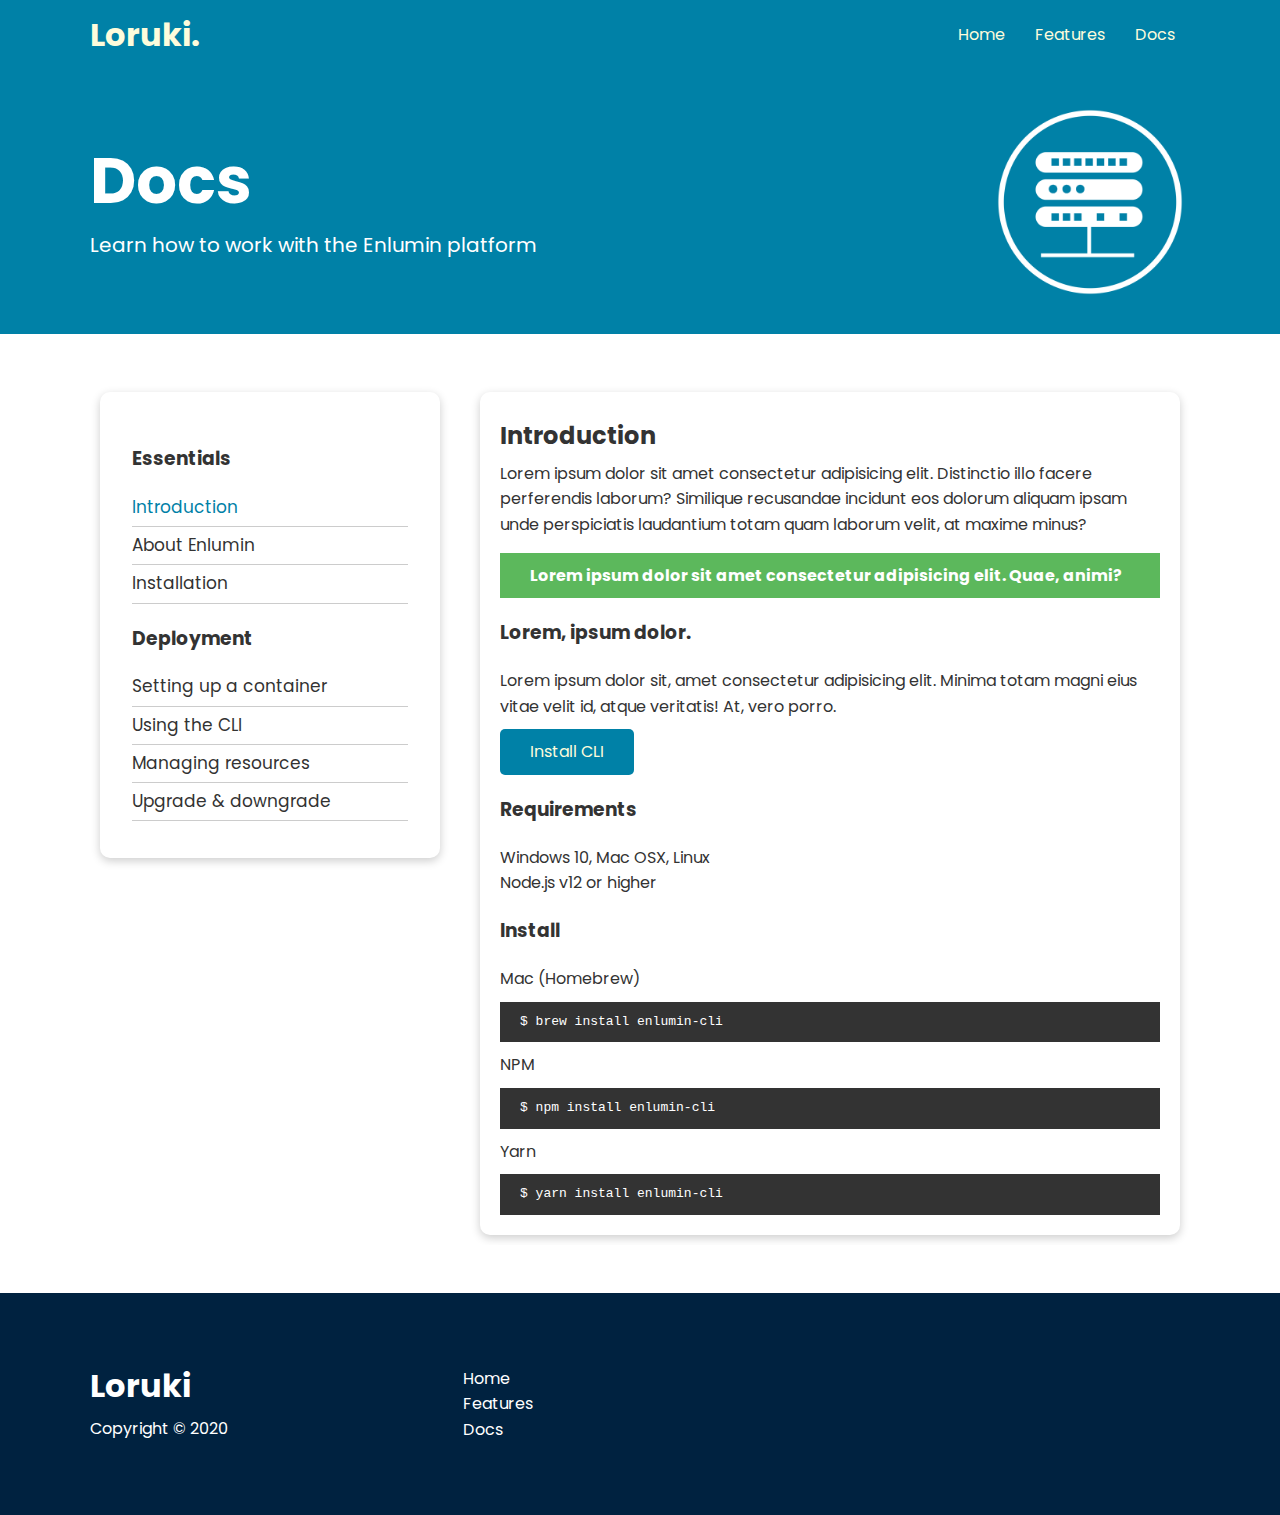
==== docs.html @ 9f95b6fc "Initial commit" ====
<!DOCTYPE html>
<html lang="en">
  <head>
    <meta charset="UTF-8" />
    <meta name="viewport" content="width=device-width, initial-scale=1.0" />
    <link
      rel="stylesheet"
      href="https://cdnjs.cloudflare.com/ajax/libs/font-awesome/5.15.1/css/all.min.css"
      integrity="sha512-+4zCK9k+qNFUR5X+cKL9EIR+ZOhtIloNl9GIKS57V1MyNsYpYcUrUeQc9vNfzsWfV28IaLL3i96P9sdNyeRssA=="
      crossorigin="anonymous"
    />
    <link rel="stylesheet" href="css/utilities.css" />
    <link rel="stylesheet" href="css/style.css" />
    <title>Enlumin | Docs</title>
  </head>
  <body>
    <!-- Navbar -->
    <div class="navbar">
      <div class="container flex">
        <h1 class="logo">Loruki.</h1>
        <nav>
          <ul>
            <li><a href="index.html">Home</a></li>
            <li><a href="features.html">Features</a></li>
            <li><a href="docs.html">Docs</a></li>
          </ul>
        </nav>
      </div>
    </div>

    <!-- Docs Head -->
    <section class="docs-head bg-primary py-3">
      <div class="container grid">
        <div>
          <h1 class="xl">Docs</h1>
          <p class="lead">Learn how to work with the Enlumin platform</p>
        </div>
        <img src="images/server.png" alt="" />
      </div>
    </section>

    <!-- Docs Main -->
    <section class="docs-main my-4">
      <div class="container grid">
        <div class="card bg-light p-3">
          <h3 class="my-2">Essentials</h3>
          <nav>
            <ul>
              <li><a class="text-primary" href="#">Introduction</a></li>
              <li><a href="#">About Enlumin</a></li>
              <li><a href="#">Installation</a></li>
            </ul>
          </nav>
          <h3 class="my-2">Deployment</h3>
          <nav>
            <ul>
              <li><a href="#">Setting up a container</a></li>
              <li><a href="#">Using the CLI</a></li>
              <li><a href="#">Managing resources</a></li>
              <li><a href="#">Upgrade & downgrade</a></li>
            </ul>
          </nav>
        </div>
        <div class="card">
          <h2>Introduction</h2>
          <p>
            Lorem ipsum dolor sit amet consectetur adipisicing elit. Distinctio
            illo facere perferendis laborum? Similique recusandae incidunt eos
            dolorum aliquam ipsam unde perspiciatis laudantium totam quam
            laborum velit, at maxime minus?
          </p>

          <div class="alert alert-success">
            <i class="fas fa-info"></i> Lorem ipsum dolor sit amet consectetur
            adipisicing elit. Quae, animi?
          </div>

          <h3>Lorem, ipsum dolor.</h3>
          <p>
            Lorem ipsum dolor sit, amet consectetur adipisicing elit. Minima
            totam magni eius vitae velit id, atque veritatis! At, vero porro.
          </p>
          <a href="#" class="btn btn-primary">Install CLI</a>

          <h3>Requirements</h3>
          <ul>
            <li>Windows 10, Mac OSX, Linux</li>
            <li>Node.js v12 or higher</li>
          </ul>

          <h3>Install</h3>
          <p>Mac (Homebrew)</p>
          <pre><code>$ brew install enlumin-cli</code></pre>
          <p>NPM</p>
          <pre><code>$ npm install enlumin-cli</code></pre>
          <p>Yarn</p>
          <pre><code>$ yarn install enlumin-cli</code></pre>
        </div>
      </div>
    </section>

    <!-- Footer -->
    <footer class="footer bg-dark py-5">
      <div class="container grid grid-3">
        <div>
          <h1>Loruki</h1>
          <p>Copyright &copy; 2020</p>
        </div>
        <nav>
          <ul>
            <li><a href="index.html">Home</a></li>
            <li><a href="features.html">Features</a></li>
            <li><a href="docs.html">Docs</a></li>
          </ul>
        </nav>
        <div class="social">
          <a href="#"><i class="fab fa-github fa-2x"></i></a>
          <a href="#"><i class="fab fa-facebook fa-2x"></i></a>
          <a href="#"><i class="fab fa-instagram fa-2x"></i></a>
          <a href="#"><i class="fab fa-twitter fa-2x"></i></a>
        </div>
      </div>
    </footer>
  </body>
</html>
---- css/utilities.css ----
/* Utilities */
.container {
  max-width: 1100px;
  margin: 0 auto;
  overflow: auto;
  /* padding: 0 40px; */
}

.flex {
  display: flex;
  justify-content: center;
  align-items: center;
  height: 100%;
}

.grid {
  display: grid;
  grid-template-columns: 1fr 1fr;
  gap: 20px;
  justify-content: center;
  align-items: center;
  height: 100%;
}

.grid-3 {
  grid-template-columns: repeat(3, 1fr);
}

.card {
  background-color: #fff;
  color: #333;
  border-radius: 10px;
  box-shadow: 0 3px 10px rgba(0, 0, 0, 0.2);
  padding: 20px;
  margin: 10px;
}

.text-center {
  text-align: center;
}

/* Backgrounds & colored buttons */
.bg-primary,
.btn-primary {
  background-color: var(--primary-color);
  color: #fff;
}

.bg-dark {
  background-color: var(--dark-color);
  color: #fff;
}

.bg-primary a,
.btn-primary a,
.bg-dark a {
  color: #fff;
}

/* Text sizes & colors*/
.lead {
  font-size: 20px;
}

.sm {
  font-size: 1rem;
}

.md {
  font-size: 2rem;
}

.lg {
  font-size: 3rem;
}

.xl {
  font-size: 4rem;
}

.text-primary {
  color: var(--primary-color);
}
.text-secondary {
  color: var(--secondary-color);
}
.text-dark {
  color: var(--dark-color);
}

/* Alert */
.alert {
  background-color: var(--light-color);
  padding: 10px 20px;
  font-weight: bold;
  margin: 15px 0;
}
.alert i {
  margin-right: 10px;
}

.alert-success {
  background-color: var(--success-color);
  color: #fff;
}

.alert-error {
  background-color: var(--error-color);
  color: #fff;
}

/* Buttons */
.btn {
  display: inline-block;
  padding: 10px 30px;
  cursor: pointer;
  background-color: var(--primary-color);
  color: var(--light-color);
  border: 0;
  border-radius: 5px;
}

.btn-dark {
  background-color: var(--dark-color);
}

.btn-outline {
  background-color: transparent;
  border: 1px var(--light-color) solid;
}

.btn:hover {
  transform: scale(0.98);
}

/* Margin */
.my-1 {
  margin: 1rem 0;
}
.my-2 {
  margin: 1.5rem 0;
}
.my-3 {
  margin: 2rem 0;
}
.my-4 {
  margin: 3rem 0;
}
.my-5 {
  margin: 4rem 0;
}

.m-1 {
  margin: 1rem;
}
.m-2 {
  margin: 1.5rem;
}
.m-3 {
  margin: 2rem;
}
.m-4 {
  margin: 3rem;
}
.m-5 {
  margin: 4rem;
}

/* Padding */
.py-1 {
  padding: 1rem 0;
}
.py-2 {
  padding: 1.5rem 0;
}
.py-3 {
  padding: 2rem 0;
}
.py-4 {
  padding: 3rem 0;
}
.py-5 {
  padding: 4rem 0;
}

.p-1 {
  padding: 1rem;
}
.p-2 {
  padding: 1.5rem;
}
.p-3 {
  padding: 2rem;
}
.p-4 {
  padding: 3rem;
}
.p-5 {
  padding: 4rem;
}
---- css/style.css ----
@import url("https://fonts.googleapis.com/css2?family=Poppins:wght@400;500;600;700&display=swap");

:root {
  --primary-color: #0081a7;
  --primary-light-color: #00afb9;
  --light-color: #fdfcdc;
  --tertiary-color: #fed9b7;
  --dark-color: #002240;
  --success-color: #5cb85c;
  --error-color: #d9534f;
}

/* General styles */
* {
  box-sizing: border-box;
  padding: 0;
  margin: 0;
}

body {
  font-family: "Poppins", sans-serif;
  color: #333;
  line-height: 1.6;
}

ul {
  list-style-type: none;
}

a {
  text-decoration: none;
  color: #333;
}

h1,
h2 {
  line-height: 1.2;
  margin: 10px 0;
}

p {
  margin: 10px 0;
}

img {
  width: 100%;
}

code,
pre {
  background: #333;
  color: #fff;
  padding: 10px;
}

.hidden {
  visibility: hidden;
  height: 0;
}

/* Navbar */
.navbar {
  background-color: var(--primary-color);
  color: var(--light-color);
  height: 70px;
}

.navbar .flex {
  justify-content: space-between;
}

.navbar ul {
  display: flex;
}

.navbar a {
  color: var(--light-color);
  padding: 10px;
  margin: 0 5px;
}

.navbar a:hover {
  border-bottom: 2px #fff solid;
}

/* Showcase */
.showcase {
  height: 400px;
  background-color: var(--primary-color);
  color: var(--light-color);
  position: relative;
}

.showcase h1 {
  font-size: 40px;
}

.showcase p {
  margin: 20px 0;
}

.showcase .grid {
  overflow: visible;
  grid-template-columns: 55% 45%;
  gap: 30px;
}

.showcase-text {
  -webkit-animation: slideInFromLeft 1s ease-in;
  animation: slideInFromLeft 1s ease-in;
}

.showcase-form {
  justify-self: flex-end;
  position: relative;
  top: 60px;
  height: 350px;
  width: 400px;
  padding: 40px;
  z-index: 100;
  -webkit-animation: slideInFromRight 1s ease-in;
  animation: slideInFromRight 1s ease-in;
}

.showcase-form .form-control {
  margin: 30px 0;
}

.showcase-form input[type="text"],
.showcase-form input[type="email"] {
  border: 0;
  border-bottom: 1px solid var(--tertiary-color);
  width: 100%;
  padding: 3px;
  font-size: 16px;
}

.showcase-form input:focus {
  outline: none;
}

.showcase::before,
.showcase::after {
  content: "";
  position: absolute;
  height: 100px;
  bottom: -70px;
  right: 0;
  left: 0;
  background-color: #fff;
  transform: skewY(-3deg);
}

/* Stats */
.stats {
  padding-top: 100px;
  -webkit-animation: slideInFromBottom 1s ease-in;
  animation: slideInFromBottom 1s ease-in;
}

.stats-heading {
  max-width: 500px;
  margin: auto;
}

.stats .grid h3 {
  font-size: 35px;
}

.stats .grid p {
  font-size: 20px;
  font-weight: bold;
}

/* CLI */
.cli .grid {
  grid-template-columns: repeat(3, 1fr);
  grid-template-rows: repeat(2, 1fr);
}

.cli .grid > *:first-child {
  grid-column: 1 / span 2;
  grid-row: 1 / span 2;
}

/* Cloud */
.cloud .grid {
  grid-template-columns: 4fr 3fr;
}

/* Languages */
.languages .flex {
  flex-wrap: wrap;
}

.languages .card {
  text-align: center;
  margin: 18px 10px 40px;
  transition: transform 0.2s ease-in;
}

.languages .card hr {
  font-size: 20px;
  margin-bottom: 10px;
}

.languages .card:hover {
  transform: translateY(-15px);
}

/* Features */
.features-head img {
  width: 200px;
  justify-self: flex-end;
}

.features-sub-head img {
  width: 300px;
  justify-self: flex-end;
}

.features-main .card > i {
  margin: 0 10px;
}

.features-main .grid {
  padding: 30px;
}

.features-main .grid > *:first-child {
  grid-column: 1 / span 3;
}

.features-main .grid > *:nth-child(2) {
  grid-column: 1 / span 2;
}

/* Docs */
.docs-head img {
  width: 200px;
  justify-self: flex-end;
}

.docs-main h3 {
  margin: 20px 0;
}

.docs-main .grid {
  grid-template-columns: 1fr 2fr;
  align-items: flex-start;
}

.docs-main nav li {
  font-size: 17px;
  padding-bottom: 5px;
  margin-bottom: 5px;
  border-bottom: 1px #ccc solid;
}

.docs-main a:hover {
  font-weight: bold;
}

/* Footer */
.footer .social a {
  margin: 0 10px;
}

/* Animations */
@-webkit-keyframes slideInFromLeft {
  0% {
    transform: translateX(-100%);
  }

  100% {
    transform: translateX(0);
  }
}
@keyframes slideInFromLeft {
  0% {
    transform: translateX(-100%);
  }

  100% {
    transform: translateX(0);
  }
}
@-webkit-keyframes slideInFromRight {
  0% {
    transform: translateX(100%);
  }

  100% {
    transform: translateX(0);
  }
}
@keyframes slideInFromRight {
  0% {
    transform: translateX(100%);
  }

  100% {
    transform: translateX(0);
  }
}

@-webkit-keyframes slideInFromTop {
  0% {
    transform: translateY(-100%);
  }

  100% {
    transform: translateY(0);
  }
}

@keyframes slideInFromTop {
  0% {
    transform: translateY(-100%);
  }

  100% {
    transform: translateY(0);
  }
}

@-webkit-keyframes slideInFromBottom {
  0% {
    transform: translateY(100%);
  }

  100% {
    transform: translateY(0);
  }
}

@keyframes slideInFromBottom {
  0% {
    transform: translateY(100%);
  }

  100% {
    transform: translateY(0);
  }
}

/* Media Queries */
/* Tablet */
@media (max-width: 768px) {
  .grid,
  .showcase .grid,
  .stats .grid,
  .cli .grid,
  .cloud .grid,
  .features-main .grid,
  .docs-main .grid {
    grid-template-columns: 1fr;
    grid-template-rows: 1fr;
  }

  .showcase {
    height: auto;
  }

  .showcase-text {
    text-align: center;
    margin-top: 40px;
    -webkit-animation: slideInFromTop 1s ease-in;
    animation: slideInFromTop 1s ease-in;
  }

  .showcase-form {
    justify-self: center;
    margin: auto;
    -webkit-animation: slideInFromBottom 1s ease-in;
    animation: slideInFromBottom 1s ease-in;
  }

  .cli .grid > *:first-child {
    grid-column: 1;
    grid-row: 1;
  }

  .features-head,
  .features-sub-head,
  .docs-head {
    text-align: center;
  }

  .features-head img,
  .features-sub-head img,
  .docs-head img {
    justify-self: center;
  }

  .features-main .grid > *:first-child,
  .features-main .grid > *:nth-child(2) {
    grid-column: 1;
  }
}
/* Mobile */
@media (max-width: 500px) {
  .navbar {
    height: 110px;
  }

  .navbar .flex {
    flex-direction: column;
  }

  .navbar ul {
    padding: 10px;
    background-color: rgba(0, 0, 0, 0.1);
  }
}
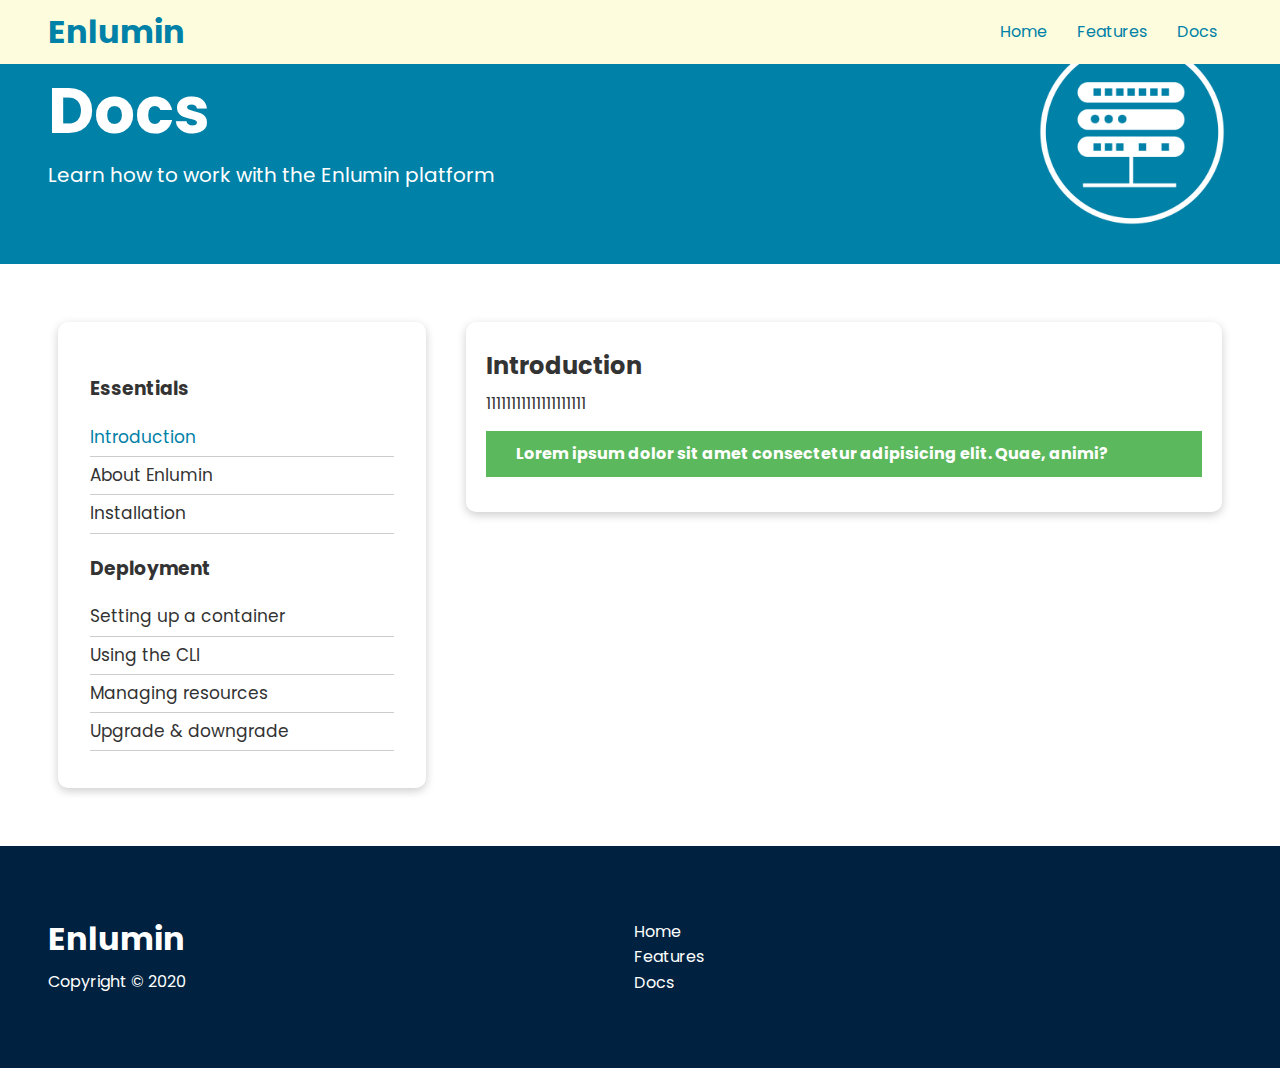
==== commit 67c64243: "Home page - responsivness" ====
--- a/docs.html
+++ b/docs.html
@@ -17,7 +17,7 @@
     <!-- Navbar -->
     <div class="navbar">
       <div class="container flex">
-        <h1 class="logo">Loruki.</h1>
+        <h1 class="logo">Enlumin</h1>
         <nav>
           <ul>
             <li><a href="index.html">Home</a></li>
@@ -42,40 +42,59 @@
     <!-- Docs Main -->
     <section class="docs-main my-4">
       <div class="container grid">
-        <div class="card bg-light p-3">
+        <div class="card-list bg-light p-3">
           <h3 class="my-2">Essentials</h3>
           <nav>
             <ul>
-              <li><a class="text-primary" href="#">Introduction</a></li>
-              <li><a href="#">About Enlumin</a></li>
-              <li><a href="#">Installation</a></li>
+              <li><a class="tab-item text-primary" href="#"data-id="intro">Introduction</a></li>
+              <li><a class="tab-item" href="#"data-id="about">About Enlumin</a></li>
+              <li><a class="tab-item" href="#"data-id="install">Installation</a></li>
             </ul>
           </nav>
           <h3 class="my-2">Deployment</h3>
           <nav>
             <ul>
-              <li><a href="#">Setting up a container</a></li>
-              <li><a href="#">Using the CLI</a></li>
-              <li><a href="#">Managing resources</a></li>
-              <li><a href="#">Upgrade & downgrade</a></li>
+              <li><a class="tab-item" href="#"data-id="container">Setting up a container</a></li>
+              <li><a class="tab-item" href="#"data-id="cli">Using the CLI</a></li>
+              <li><a class="tab-item" href="#"data-id="resources">Managing resources</a></li>
+              <li><a class="tab-item" href="#"data-id="upgrade">Upgrade & downgrade</a></li>
             </ul>
           </nav>
         </div>
-        <div class="card">
+        <div class="card active" id="intro">
           <h2>Introduction</h2>
           <p>
-            Lorem ipsum dolor sit amet consectetur adipisicing elit. Distinctio
-            illo facere perferendis laborum? Similique recusandae incidunt eos
-            dolorum aliquam ipsam unde perspiciatis laudantium totam quam
-            laborum velit, at maxime minus?
+            11111111111111111111
           </p>
 
           <div class="alert alert-success">
             <i class="fas fa-info"></i> Lorem ipsum dolor sit amet consectetur
             adipisicing elit. Quae, animi?
           </div>
+        </div>
+        <div class="card" id="about">
+          <h2>Introduction</h2>
+          <p>
+           2222222222222222222
+          </p>
 
-          <h3>Lorem, ipsum dolor.</h3>
+          <div class="alert alert-success">
+            <i class="fas fa-info"></i> Lorem ipsum dolor sit amet consectetur
+            adipisicing elit. Quae, animi?
+          </div>
+        </div>
+        <div class="card" id="install">
+          <h2>Introduction</h2>
+          <p>
+            333333333333333333333333
+          </p>
+
+          <div class="alert alert-success">
+            <i class="fas fa-info"></i> Lorem ipsum dolor sit amet consectetur
+            adipisicing elit. Quae, animi?
+          </div>
+        </div>
+          <!-- <h3>Lorem, ipsum dolor.</h3>
           <p>
             Lorem ipsum dolor sit, amet consectetur adipisicing elit. Minima
             totam magni eius vitae velit id, atque veritatis! At, vero porro.
@@ -94,7 +113,7 @@
           <p>NPM</p>
           <pre><code>$ npm install enlumin-cli</code></pre>
           <p>Yarn</p>
-          <pre><code>$ yarn install enlumin-cli</code></pre>
+          <pre><code>$ yarn install enlumin-cli</code></pre> -->
         </div>
       </div>
     </section>
@@ -103,7 +122,7 @@
     <footer class="footer bg-dark py-5">
       <div class="container grid grid-3">
         <div>
-          <h1>Loruki</h1>
+          <h1>Enlumin</h1>
           <p>Copyright &copy; 2020</p>
         </div>
         <nav>
@@ -121,5 +140,7 @@
         </div>
       </div>
     </footer>
+
+    <script src="js/app.js"></script>
   </body>
 </html>
--- a/css/utilities.css
+++ b/css/utilities.css
@@ -1,9 +1,15 @@
 /* Utilities */
 .container {
-  max-width: 1100px;
+  max-width: 1280px;
   margin: 0 auto;
   overflow: auto;
-  /* padding: 0 40px; */
+  padding: 0 3rem;
+}
+
+@media screen and (max-width: 500px) {
+  .container {
+    padding: 0 1rem;
+  }
 }
 
 .flex {
@@ -22,11 +28,18 @@
   height: 100%;
 }
 
+@media screen and(max-width: 850px) {
+  .grid {
+    grid-template-columns: 1fr;
+  }
+}
+
 .grid-3 {
   grid-template-columns: repeat(3, 1fr);
 }
 
-.card {
+.card,
+.card-list {
   background-color: #fff;
   color: #333;
   border-radius: 10px;
@@ -114,10 +127,12 @@
   display: inline-block;
   padding: 10px 30px;
   cursor: pointer;
+  font-weight: bold;
   background-color: var(--primary-color);
   color: var(--light-color);
-  border: 0;
+  border: 1px var(--primary-color) solid;
   border-radius: 5px;
+  transition: all 0.2s ease-in;
 }
 
 .btn-dark {
@@ -129,10 +144,6 @@
   border: 1px var(--light-color) solid;
 }
 
-.btn:hover {
-  transform: scale(0.98);
-}
-
 /* Margin */
 .my-1 {
   margin: 1rem 0;
--- a/css/style.css
+++ b/css/style.css
@@ -60,9 +60,20 @@
 
 /* Navbar */
 .navbar {
-  background-color: var(--primary-color);
-  color: var(--light-color);
-  height: 70px;
+  background-color: var(--light-color);
+  color: var(--primary-color);
+  height: 4rem;
+  width: 100%;
+  position: fixed;
+  top: 0;
+  z-index: 1000;
+}
+
+.navbar.sticky {
+  opacity: 0.98;
+  box-shadow: 0 0 40px rgb(0 0 0 / 7%);
+  z-index: 1000;
+  transition: all 0.3s ease-in;
 }
 
 .navbar .flex {
@@ -74,18 +85,108 @@
 }
 
 .navbar a {
-  color: var(--light-color);
+  color: var(--primary-color);
   padding: 10px;
   margin: 0 5px;
-}
-
-.navbar a:hover {
-  border-bottom: 2px #fff solid;
+  transition: color 0.6s ease-in;
+}
+
+.navbar a:hover,
+.navbar a.active-link {
+  border-bottom: 2px var(--primary-color) solid;
+}
+
+@media screen and (max-width: 720px) {
+  .nav-links {
+    position: fixed;
+    top: 4rem;
+    left: 0;
+    height: 50vh;
+    width: 100%;
+    background: #1d293e;
+    display: flex;
+    flex-direction: column;
+    align-items: center;
+    justify-content: space-evenly;
+    transform: translateX(100%);
+    transition: all 0.3s ease-in;
+  }
+
+  .nav-links.mobile-active {
+    transform: translateX(0);
+  }
+
+  .nav-links.mobile-active li a {
+    color: var(--light-color);
+  }
+}
+
+/* Mobile Menu */
+.mobile-menu-toggle {
+  display: none;
+}
+
+.mobile-menu-toggle .line {
+  width: 1.8rem;
+  height: 3px;
+  background-color: var(--primary-color);
+  display: block;
+  margin: 5px auto;
+}
+
+.mobile-menu-toggle:hover {
+  cursor: pointer;
+}
+
+.mobile-menu-toggle {
+  position: relative;
+}
+
+.mobile-menu-toggle.is-active {
+  transform: rotate(45deg);
+}
+
+.mobile-menu-toggle:before {
+  content: "";
+  position: absolute;
+  box-sizing: border-box;
+  width: 2.2rem;
+  height: 2.2rem;
+  border: 3px solid transparent;
+  top: 2px;
+  left: -10px;
+  border-radius: 100%;
+}
+
+.mobile-menu-toggle.is-active:before {
+  border: 3px solid var(--primary-color);
+}
+
+.mobile-menu-toggle.is-active .line {
+  width: 1.2rem;
+}
+
+.mobile-menu-toggle.is-active .line:nth-child(2) {
+  opacity: 0;
+}
+
+.mobile-menu-toggle.is-active .line:nth-child(1) {
+  transform: translateX(-2px) translateY(13px);
+}
+
+.mobile-menu-toggle.is-active .line:nth-child(3) {
+  transform: translateX(-2px) translateY(-3px) rotate(90deg);
+}
+
+@media screen and (max-width: 720px) {
+  .mobile-menu-toggle {
+    display: block;
+  }
 }
 
 /* Showcase */
 .showcase {
-  height: 400px;
+  padding: 10rem 0 6rem 0;
   background-color: var(--primary-color);
   color: var(--light-color);
   position: relative;
@@ -101,25 +202,22 @@
 
 .showcase .grid {
   overflow: visible;
-  grid-template-columns: 55% 45%;
-  gap: 30px;
-}
-
-.showcase-text {
-  -webkit-animation: slideInFromLeft 1s ease-in;
-  animation: slideInFromLeft 1s ease-in;
+  grid-template-columns: 1fr 1fr;
+  gap: 1rem;
+}
+
+.showcase-text .btn:hover {
+  background: var(--light-color);
+  color: var(--primary-color);
 }
 
 .showcase-form {
   justify-self: flex-end;
   position: relative;
-  top: 60px;
-  height: 350px;
-  width: 400px;
-  padding: 40px;
+  top: 5rem;
+  max-width: 23rem;
+  padding: 2rem;
   z-index: 100;
-  -webkit-animation: slideInFromRight 1s ease-in;
-  animation: slideInFromRight 1s ease-in;
 }
 
 .showcase-form .form-control {
@@ -151,20 +249,37 @@
   transform: skewY(-3deg);
 }
 
+.showcase-form .btn:hover {
+  background-color: var(--light-color);
+  color: var(--primary-color);
+  font-weight: bold;
+  border: 1px var(--primary-color) solid;
+}
+
+@media screen and (max-width: 900px) {
+  .showcase .grid {
+    grid-template-columns: 1fr;
+  }
+
+  .showcase-form {
+    justify-self: center;
+    max-width: 30rem;
+  }
+}
+
 /* Stats */
 .stats {
-  padding-top: 100px;
-  -webkit-animation: slideInFromBottom 1s ease-in;
-  animation: slideInFromBottom 1s ease-in;
+  padding-top: 8rem;
 }
 
 .stats-heading {
-  max-width: 500px;
+  max-width: 30rem;
   margin: auto;
+  padding-bottom: 2rem;
 }
 
 .stats .grid h3 {
-  font-size: 35px;
+  font-size: 2rem;
 }
 
 .stats .grid p {
@@ -172,7 +287,33 @@
   font-weight: bold;
 }
 
+@media screen and (max-width: 700px) {
+  .stats .grid h3 {
+    font-size: 1.5rem;
+  }
+  .stats .grid p {
+    font-size: 1rem;
+  }
+}
+@media screen and (max-width: 400px) {
+  .stats .grid {
+    grid-template-columns: 1fr;
+  }
+
+  .stats .grid > div {
+    padding-bottom: 1rem;
+    border-bottom: 1px var(--tertiary-color) solid;
+  }
+
+  .stats .grid > div:last-child {
+    border-bottom: 0;
+  }
+}
+
 /* CLI */
+.cli {
+  padding: 3rem 0;
+}
 .cli .grid {
   grid-template-columns: repeat(3, 1fr);
   grid-template-rows: repeat(2, 1fr);
@@ -183,9 +324,49 @@
   grid-row: 1 / span 2;
 }
 
+@media screen and (max-width: 900px) {
+  .cli .grid {
+    grid-template-columns: 1fr;
+  }
+
+  .cli .grid > *:first-child {
+    grid-column: 1;
+  }
+}
+
 /* Cloud */
+
 .cloud .grid {
   grid-template-columns: 4fr 3fr;
+}
+
+.cloud .grid .btn:hover {
+  background-color: var(--light-color);
+  color: var(--primary-color);
+}
+
+@media screen and (max-width: 800px) {
+  .cloud .grid {
+    grid-template-columns: 1fr;
+  }
+
+  .cloud .grid > div {
+    padding-bottom: 3rem;
+  }
+
+  .cloud .grid img {
+    width: 50%;
+    justify-self: center;
+  }
+}
+
+@media screen and (max-width: 500px) {
+  .cloud .lg {
+    font-size: 2rem;
+  }
+  .cloud .lead {
+    font-size: 1rem;
+  }
 }
 
 /* Languages */
@@ -261,155 +442,32 @@
   font-weight: bold;
 }
 
+.docs-main .card {
+  display: none;
+}
+
+.docs-main .card.active {
+  display: block;
+}
+
 /* Footer */
+.footer .container {
+  display: flex;
+  align-items: center;
+  justify-content: space-between;
+}
+
 .footer .social a {
   margin: 0 10px;
-}
-
-/* Animations */
-@-webkit-keyframes slideInFromLeft {
-  0% {
-    transform: translateX(-100%);
-  }
-
-  100% {
-    transform: translateX(0);
-  }
-}
-@keyframes slideInFromLeft {
-  0% {
-    transform: translateX(-100%);
-  }
-
-  100% {
-    transform: translateX(0);
-  }
-}
-@-webkit-keyframes slideInFromRight {
-  0% {
-    transform: translateX(100%);
-  }
-
-  100% {
-    transform: translateX(0);
-  }
-}
-@keyframes slideInFromRight {
-  0% {
-    transform: translateX(100%);
-  }
-
-  100% {
-    transform: translateX(0);
-  }
-}
-
-@-webkit-keyframes slideInFromTop {
-  0% {
-    transform: translateY(-100%);
-  }
-
-  100% {
-    transform: translateY(0);
-  }
-}
-
-@keyframes slideInFromTop {
-  0% {
-    transform: translateY(-100%);
-  }
-
-  100% {
-    transform: translateY(0);
-  }
-}
-
-@-webkit-keyframes slideInFromBottom {
-  0% {
-    transform: translateY(100%);
-  }
-
-  100% {
-    transform: translateY(0);
-  }
-}
-
-@keyframes slideInFromBottom {
-  0% {
-    transform: translateY(100%);
-  }
-
-  100% {
-    transform: translateY(0);
-  }
-}
-
-/* Media Queries */
-/* Tablet */
-@media (max-width: 768px) {
-  .grid,
-  .showcase .grid,
-  .stats .grid,
-  .cli .grid,
-  .cloud .grid,
-  .features-main .grid,
-  .docs-main .grid {
-    grid-template-columns: 1fr;
-    grid-template-rows: 1fr;
-  }
-
-  .showcase {
-    height: auto;
-  }
-
-  .showcase-text {
-    text-align: center;
-    margin-top: 40px;
-    -webkit-animation: slideInFromTop 1s ease-in;
-    animation: slideInFromTop 1s ease-in;
-  }
-
-  .showcase-form {
-    justify-self: center;
-    margin: auto;
-    -webkit-animation: slideInFromBottom 1s ease-in;
-    animation: slideInFromBottom 1s ease-in;
-  }
-
-  .cli .grid > *:first-child {
-    grid-column: 1;
-    grid-row: 1;
-  }
-
-  .features-head,
-  .features-sub-head,
-  .docs-head {
-    text-align: center;
-  }
-
-  .features-head img,
-  .features-sub-head img,
-  .docs-head img {
-    justify-self: center;
-  }
-
-  .features-main .grid > *:first-child,
-  .features-main .grid > *:nth-child(2) {
-    grid-column: 1;
-  }
-}
-/* Mobile */
-@media (max-width: 500px) {
-  .navbar {
-    height: 110px;
-  }
-
-  .navbar .flex {
-    flex-direction: column;
-  }
-
-  .navbar ul {
-    padding: 10px;
-    background-color: rgba(0, 0, 0, 0.1);
-  }
-}
+  transition: all 0.3s ease-in;
+}
+.footer .social a:hover {
+  color: var(--error-color);
+}
+
+@media screen and (max-width: 600px) {
+  .footer .container {
+    flex-direction: column-reverse;
+    gap: 1rem;
+  }
+}
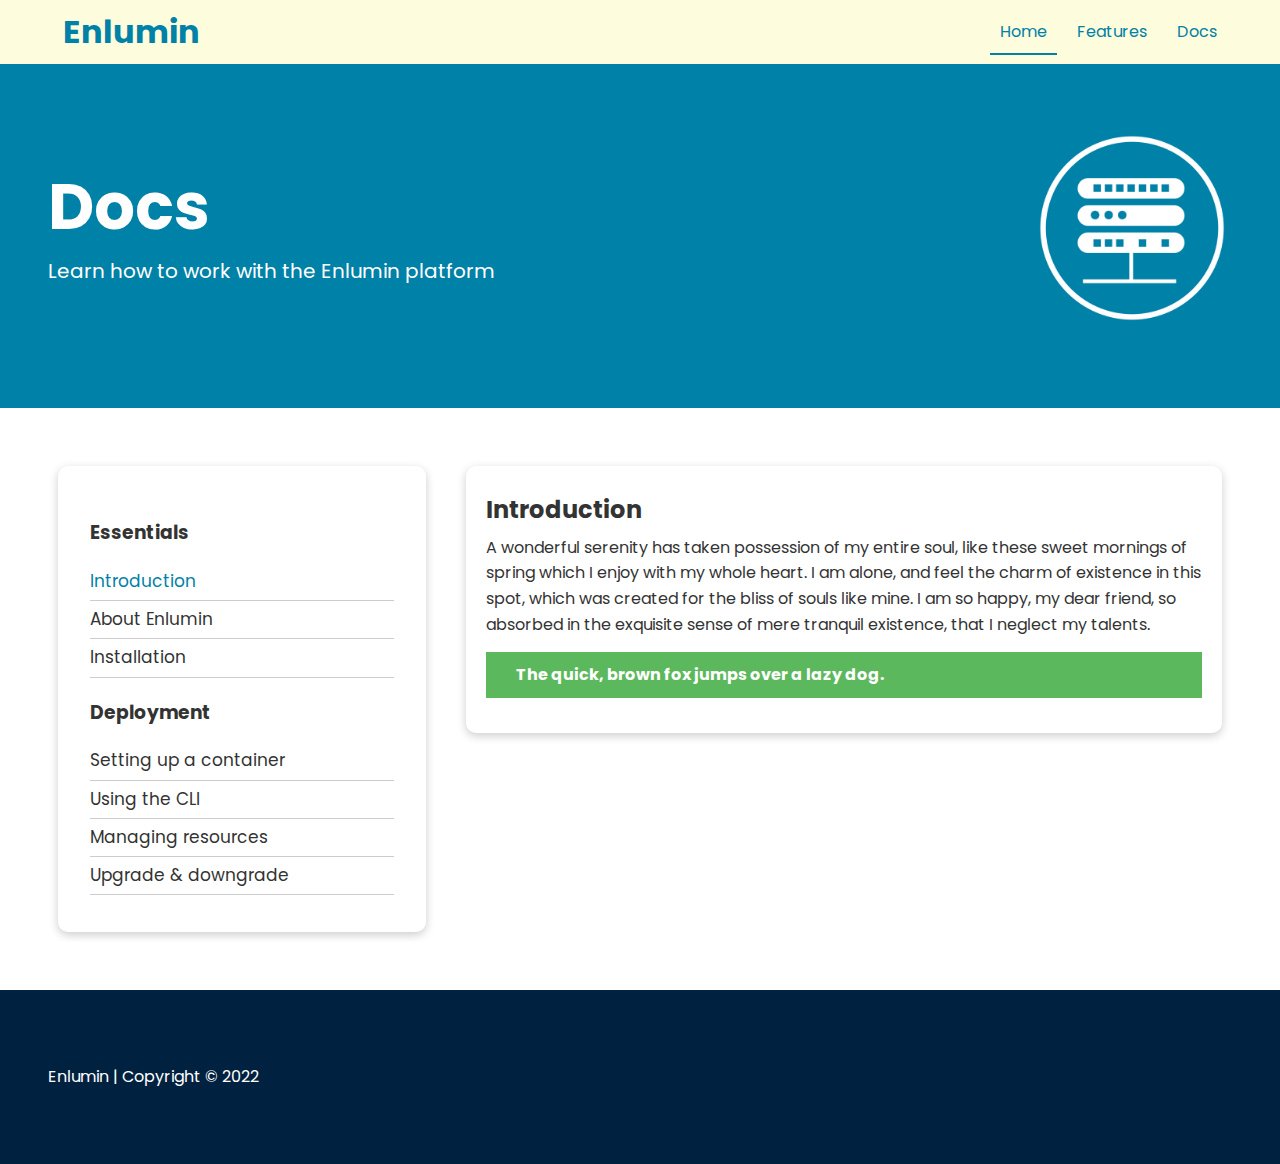
==== commit e262a36b: "Fixed responsivess on all pages" ====
--- a/docs.html
+++ b/docs.html
@@ -17,14 +17,19 @@
     <!-- Navbar -->
     <div class="navbar">
       <div class="container flex">
-        <h1 class="logo">Enlumin</h1>
-        <nav>
-          <ul>
-            <li><a href="index.html">Home</a></li>
+        <h1 class="logo"><a href="index.html">Enlumin</a></h1>
+        <nav class="nav-links-wrapper">
+          <ul class="nav-links">
+            <li><a class="active-link" href="index.html">Home</a></li>
             <li><a href="features.html">Features</a></li>
             <li><a href="docs.html">Docs</a></li>
           </ul>
         </nav>
+        <div class="mobile-menu-toggle">
+          <span class="line"></span>
+          <span class="line"></span>
+          <span class="line"></span>
+        </div>
       </div>
     </div>
 
@@ -46,58 +51,78 @@
           <h3 class="my-2">Essentials</h3>
           <nav>
             <ul>
-              <li><a class="tab-item text-primary" href="#"data-id="intro">Introduction</a></li>
-              <li><a class="tab-item" href="#"data-id="about">About Enlumin</a></li>
-              <li><a class="tab-item" href="#"data-id="install">Installation</a></li>
+              <li>
+                <a class="tab-item text-primary" href="#" data-id="intro"
+                  >Introduction</a
+                >
+              </li>
+              <li>
+                <a class="tab-item" href="#" data-id="about">About Enlumin</a>
+              </li>
+              <li>
+                <a class="tab-item" href="#" data-id="install">Installation</a>
+              </li>
             </ul>
           </nav>
           <h3 class="my-2">Deployment</h3>
           <nav>
             <ul>
-              <li><a class="tab-item" href="#"data-id="container">Setting up a container</a></li>
-              <li><a class="tab-item" href="#"data-id="cli">Using the CLI</a></li>
-              <li><a class="tab-item" href="#"data-id="resources">Managing resources</a></li>
-              <li><a class="tab-item" href="#"data-id="upgrade">Upgrade & downgrade</a></li>
+              <li>
+                <a class="tab-item" href="#" data-id="container"
+                  >Setting up a container</a
+                >
+              </li>
+              <li>
+                <a class="tab-item" href="#" data-id="cli">Using the CLI</a>
+              </li>
+              <li>
+                <a class="tab-item" href="#" data-id="resources"
+                  >Managing resources</a
+                >
+              </li>
+              <li>
+                <a class="tab-item" href="#" data-id="upgrade"
+                  >Upgrade & downgrade</a
+                >
+              </li>
             </ul>
           </nav>
         </div>
         <div class="card active" id="intro">
           <h2>Introduction</h2>
           <p>
-            11111111111111111111
+            A wonderful serenity has taken possession of my entire soul, like
+            these sweet mornings of spring which I enjoy with my whole heart. I
+            am alone, and feel the charm of existence in this spot, which was
+            created for the bliss of souls like mine. I am so happy, my dear
+            friend, so absorbed in the exquisite sense of mere tranquil
+            existence, that I neglect my talents.
           </p>
 
           <div class="alert alert-success">
-            <i class="fas fa-info"></i> Lorem ipsum dolor sit amet consectetur
-            adipisicing elit. Quae, animi?
+            <i class="fas fa-info"></i> The quick, brown fox jumps over a lazy
+            dog.
           </div>
         </div>
         <div class="card" id="about">
-          <h2>Introduction</h2>
-          <p>
-           2222222222222222222
-          </p>
-
-          <div class="alert alert-success">
-            <i class="fas fa-info"></i> Lorem ipsum dolor sit amet consectetur
-            adipisicing elit. Quae, animi?
-          </div>
+          <h2>About</h2>
+          <p>
+            One morning, when Gregor Samsa woke from troubled dreams, he found
+            himself transformed in his bed into a horrible vermin. He lay on his
+            armour-like back, and if he lifted his head a little he could see
+            his brown belly, slightly domed and divided by arches into stiff
+            sections. The bedding was hardly able to cover it and seemed ready
+            to slide off any moment. His many legs, pitifully thin compared with
+            the size of the rest of him, waved about helplessly as he looked.
+            "What's happened to me?" he thought. It wasn't a dream.
+          </p>
         </div>
         <div class="card" id="install">
-          <h2>Introduction</h2>
-          <p>
-            333333333333333333333333
-          </p>
-
-          <div class="alert alert-success">
-            <i class="fas fa-info"></i> Lorem ipsum dolor sit amet consectetur
-            adipisicing elit. Quae, animi?
-          </div>
-        </div>
-          <!-- <h3>Lorem, ipsum dolor.</h3>
-          <p>
-            Lorem ipsum dolor sit, amet consectetur adipisicing elit. Minima
-            totam magni eius vitae velit id, atque veritatis! At, vero porro.
+          <h2>Installation</h2>
+          <p>
+            He lay on his armour-like back, and if he lifted his head a little
+            he could see his brown belly, slightly domed and divided by arches
+            into stiff sections.
           </p>
           <a href="#" class="btn btn-primary">Install CLI</a>
 
@@ -113,30 +138,77 @@
           <p>NPM</p>
           <pre><code>$ npm install enlumin-cli</code></pre>
           <p>Yarn</p>
-          <pre><code>$ yarn install enlumin-cli</code></pre> -->
+          <pre><code>$ yarn install enlumin-cli</code></pre>
+        </div>
+        <div class="card" id="container">
+          <h2>How to set up a container</h2>
+          <p>
+            One morning, when Gregor Samsa woke from troubled dreams, he found
+            himself transformed in his bed into a horrible vermin. He lay on his
+            armour-like back, and if he lifted his head a little he could see
+            his brown belly, slightly domed and divided by arches into stiff
+            sections. The bedding was hardly able to cover it and seemed ready
+            to slide off any moment. His many legs, pitifully thin compared with
+            the size of the rest of him, waved about helplessly as he looked.
+            "What's happened to me?" he thought. It wasn't a dream.
+          </p>
+        </div>
+        <div class="card" id="cli">
+          <h2>CLI</h2>
+          <p>
+            The European languages are members of the same family. Their
+            separate existence is a myth. For science, music, sport, etc, Europe
+            uses the same vocabulary. The languages only differ in their
+            grammar, their pronunciation and their most common words. Everyone
+            realizes why a new common language would be desirable: one could
+            refuse to pay expensive translators. To achieve this, it would be
+            necessary to have uniform grammar, pronunciation and more common
+            words.
+          </p>
+        </div>
+        <div class="card" id="resources">
+          <h2>Managing</h2>
+          <p>
+            But I must explain to you how all this mistaken idea of denouncing
+            pleasure and praising pain was born and I will give you a complete
+            account of the system, and expound the actual teachings of the great
+            explorer of the truth, the master-builder of human happiness. No one
+            rejects, dislikes, or avoids pleasure itself, because it is
+            pleasure, but because those who do not know how to pursue pleasure
+            rationally encounter consequences that are extremely painful. Nor
+            again is there anyone who loves or pursues or desires to obtain pain
+            of itself, because it is pain, but because occasionally
+            circumstances occur in which toil and pain can procure him some
+            great pleasure.
+          </p>
+        </div>
+        <div class="card" id="upgrade">
+          <h2>Upgrade & downgrade</h2>
+          <p>
+            One morning, when Gregor Samsa woke from troubled dreams, he found
+            himself transformed in his bed into a horrible vermin. He lay on his
+            armour-like back, and if he lifted his head a little he could see
+            his brown belly, slightly domed and divided by arches into stiff
+            sections. The bedding was hardly able to cover it and seemed ready
+            to slide off any moment. His many legs, pitifully thin compared with
+            the size of the rest of him, waved about helplessly as he looked.
+            "What's happened to me?" he thought. It wasn't a dream.
+          </p>
         </div>
       </div>
     </section>
 
     <!-- Footer -->
     <footer class="footer bg-dark py-5">
-      <div class="container grid grid-3">
+      <div class="container">
         <div>
-          <h1>Enlumin</h1>
-          <p>Copyright &copy; 2020</p>
-        </div>
-        <nav>
-          <ul>
-            <li><a href="index.html">Home</a></li>
-            <li><a href="features.html">Features</a></li>
-            <li><a href="docs.html">Docs</a></li>
-          </ul>
-        </nav>
+          <p>Enlumin | Copyright &copy; 2022</p>
+        </div>
         <div class="social">
-          <a href="#"><i class="fab fa-github fa-2x"></i></a>
+          <a href="#"><i class="fab fa-twitter fa-2x"></i></a>
           <a href="#"><i class="fab fa-facebook fa-2x"></i></a>
           <a href="#"><i class="fab fa-instagram fa-2x"></i></a>
-          <a href="#"><i class="fab fa-twitter fa-2x"></i></a>
+          <a href="#"><i class="fab fa-youtube fa-2x"></i></a>
         </div>
       </div>
     </footer>
--- a/css/utilities.css
+++ b/css/utilities.css
@@ -2,7 +2,7 @@
 .container {
   max-width: 1280px;
   margin: 0 auto;
-  overflow: auto;
+  overflow: hidden;
   padding: 0 3rem;
 }
 
--- a/css/style.css
+++ b/css/style.css
@@ -390,16 +390,34 @@
 }
 
 /* Features */
+.features-head {
+  padding: 8rem 0 5rem;
+}
 .features-head img {
   width: 200px;
   justify-self: flex-end;
 }
 
+@media screen and (max-width: 700px) {
+  .features-head img {
+    display: none;
+  }
+}
+
 .features-sub-head img {
   width: 300px;
   justify-self: flex-end;
 }
 
+@media screen and (max-width: 700px) {
+  .features-sub-head .grid {
+    grid-template-columns: 1fr;
+  }
+
+  .features-sub-head img {
+    justify-self: center;
+  }
+}
 .features-main .card > i {
   margin: 0 10px;
 }
@@ -416,12 +434,51 @@
   grid-column: 1 / span 2;
 }
 
+@media screen and (max-width: 800px) {
+  .features-main .grid {
+    grid-template-columns: 1fr 1fr;
+  }
+
+  .features-main .grid > *:nth-child(2) {
+    grid-column: 1;
+  }
+
+  .features-main .grid > *:first-child,
+  .features-main .grid > *:last-child {
+    grid-column: 1 / span 2;
+  }
+}
+
+@media screen and (max-width: 700px) {
+  .features-main .grid {
+    grid-template-columns: 1fr;
+  }
+
+  .features-main .grid > *:first-child,
+  .features-main .grid > *:last-child {
+    grid-column: 1;
+  }
+}
+
 /* Docs */
+.docs-head {
+  padding: 8rem 0 5rem;
+}
+
 .docs-head img {
   width: 200px;
   justify-self: flex-end;
 }
 
+@media screen and (max-width: 500px) {
+  .docs-head img {
+    display: none;
+  }
+  .docs-head .grid {
+    grid-template-columns: 1fr;
+  }
+}
+
 .docs-main h3 {
   margin: 20px 0;
 }
@@ -429,6 +486,12 @@
 .docs-main .grid {
   grid-template-columns: 1fr 2fr;
   align-items: flex-start;
+}
+
+@media screen and (max-width: 700px) {
+  .docs-main .grid {
+    grid-template-columns: 1fr;
+  }
 }
 
 .docs-main nav li {
